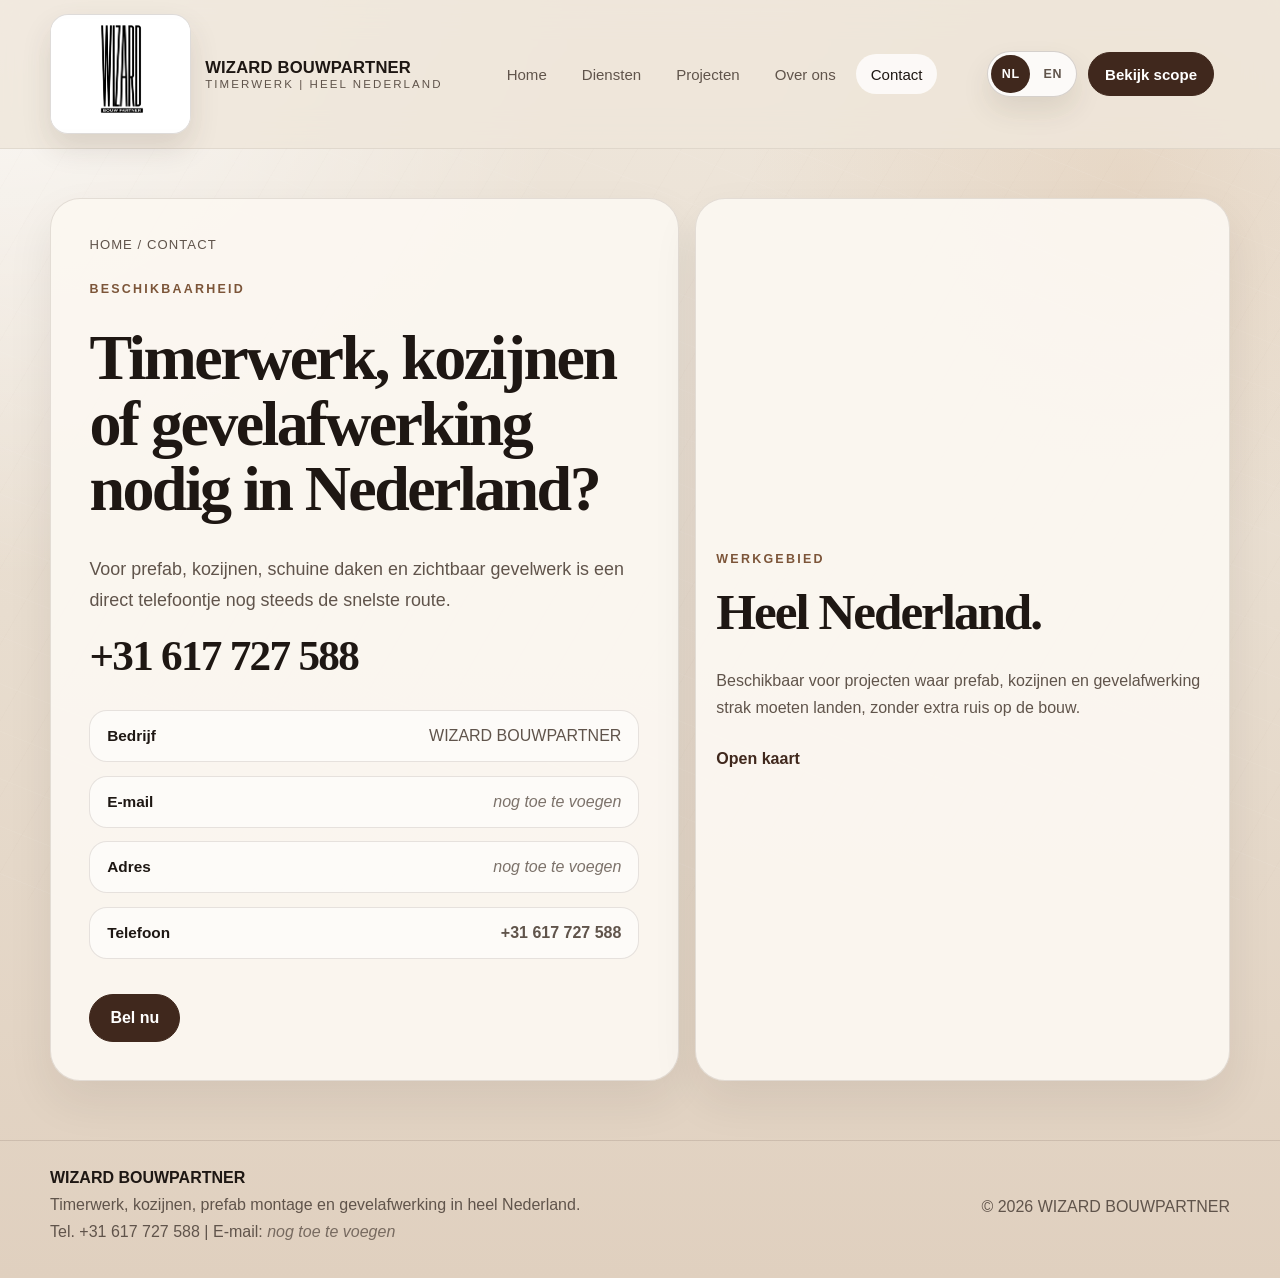
==== contact/index.html @ 5945ca7e "additional package" ====
<!doctype html>
<html lang="nl">
  <head>
    <meta charset="UTF-8" />
    <meta name="viewport" content="width=device-width, initial-scale=1.0, viewport-fit=cover" />
    <meta
      name="description"
      content="Contact en beschikbaarheid van WIZARD BOUWPARTNER voor timerwerk, kozijnen, prefab montage en gevelafwerking in heel Nederland."
    />
    <meta name="robots" content="index, follow" />
    <meta name="theme-color" content="#e9dfd1" />
    <title>Contact | WIZARD BOUWPARTNER</title>
    <link rel="canonical" href="./" />
    <link rel="alternate" hreflang="nl" href="./" />
    <link rel="alternate" hreflang="en" href="../en/contact/" />
    <link rel="alternate" hreflang="x-default" href="./" />
    <link rel="icon" type="image/png" href="../assets/images/brand/favicon.png" />
    <link rel="stylesheet" href="../assets/css/styles.css" />
  </head>
  <body class="page-contact">
    <div class="page-grain" aria-hidden="true"></div>

    <header class="site-header">
      <div class="wrap header-row">
        <a class="brand" href="../" aria-label="Ga naar homepage">
          <span class="brand-logo-shell">
            <img class="brand-logo" src="../assets/images/brand/logo.jpg" alt="Logo van WIZARD BOUWPARTNER" width="1536" height="1024" />
          </span>
          <span class="brand-copy">
            <strong>WIZARD BOUWPARTNER</strong>
            <small>timerwerk | heel Nederland</small>
          </span>
        </a>

        <nav class="site-nav" id="site-nav" aria-label="Hoofdnavigatie">
          <a href="../">Home</a>
          <a href="../diensten/">Diensten</a>
          <a href="../projecten/">Projecten</a>
          <a href="../over-ons/">Over ons</a>
          <a class="is-current" href="./">Contact</a>
        </nav>

        <div class="header-tools">
          <div class="language-switch" aria-label="Taalkeuze">
            <a class="language-option is-current" href="./" aria-current="page">NL</a>
            <a class="language-option" href="../en/contact/">EN</a>
          </div>

          <a class="button button-small header-cta" href="../diensten/">Bekijk scope</a>
        </div>

        <button class="nav-toggle" type="button" aria-expanded="false" aria-controls="site-nav" aria-label="Open menu">
          Menu
        </button>
      </div>
    </header>

    <main>
      <section class="section">
        <div class="wrap contact-layout-strong">
          <article class="contact-panel data-panel is-reveal">
            <p class="breadcrumbs">Home / Contact</p>
            <p class="eyebrow">Beschikbaarheid</p>
            <h1>Timerwerk, kozijnen of gevelafwerking nodig in Nederland?</h1>
            <p class="lead">
              Voor prefab, kozijnen, schuine daken en zichtbaar gevelwerk is een direct telefoontje nog steeds de snelste route.
            </p>
            <a class="phone-link-large" href="tel:+31617727588">+31 617 727 588</a>

            <div class="data-grid">
              <div class="data-row">
                <strong>Bedrijf</strong>
                <span>WIZARD BOUWPARTNER</span>
              </div>
              <div class="data-row">
                <strong>E-mail</strong>
                <span class="placeholder">nog toe te voegen</span>
              </div>
              <div class="data-row">
                <strong>Adres</strong>
                <span class="placeholder">nog toe te voegen</span>
              </div>
              <div class="data-row">
                <strong>Telefoon</strong>
                <span><a href="tel:+31617727588">+31 617 727 588</a></span>
              </div>
            </div>

            <div class="hero-actions">
              <a class="button" href="tel:+31617727588">Bel nu</a>
            </div>
          </article>

          <article class="map-card quote-card is-reveal">
            <iframe
              title="Kaart van Nederland"
              loading="lazy"
              referrerpolicy="no-referrer-when-downgrade"
              src="https://www.openstreetmap.org/export/embed.html?bbox=3.1%2C50.6%2C7.4%2C53.8&amp;layer=mapnik"
            ></iframe>
            <div class="map-card-copy">
              <span class="mini-label">Werkgebied</span>
              <h2>Heel Nederland.</h2>
              <p>Beschikbaar voor projecten waar prefab, kozijnen en gevelafwerking strak moeten landen, zonder extra ruis op de bouw.</p>
              <a class="map-link" href="https://www.openstreetmap.org/#map=7/52.2/5.3" target="_blank" rel="noreferrer">Open kaart</a>
            </div>
          </article>
        </div>
      </section>
    </main>

    <footer class="site-footer">
      <div class="wrap footer-row">
        <div>
          <strong>WIZARD BOUWPARTNER</strong>
          <p>Timerwerk, kozijnen, prefab montage en gevelafwerking in heel Nederland.</p>
          <p>Tel. <a href="tel:+31617727588">+31 617 727 588</a> | E-mail: <span class="placeholder">nog toe te voegen</span></p>
        </div>
        <p>&copy; <span data-year></span> WIZARD BOUWPARTNER</p>
      </div>
    </footer>

    <script src="../assets/js/script.js"></script>
  </body>
</html>
---- assets/css/styles.css ----
:root {
  --bg: #ece1d4;
  --bg-soft: #f4ede4;
  --bg-deep: #d9c2aa;
  --paper: rgba(251, 247, 241, 0.95);
  --paper-strong: #fffaf4;
  --wood: #7c5539;
  --wood-dark: #40281d;
  --wood-soft: #ab7b5a;
  --ink: #1e1713;
  --muted: #60544b;
  --line: rgba(58, 39, 27, 0.12);
  --line-strong: rgba(58, 39, 27, 0.2);
  --shadow-soft: 0 20px 46px rgba(44, 30, 20, 0.08);
  --shadow-photo: 0 26px 54px rgba(30, 20, 14, 0.14);
  --radius-xl: 30px;
  --radius-lg: 24px;
  --radius-md: 18px;
  --section-space: clamp(2.7rem, 4.6vw, 4.2rem);
  --section-space-first: clamp(2.2rem, 3.8vw, 3.4rem);
  --section-space-tight: clamp(1.6rem, 2.8vw, 2.4rem);
}

*,
*::before,
*::after {
  box-sizing: border-box;
}

html {
  max-width: 100%;
  overflow-x: hidden;
  scroll-behavior: smooth;
}

body {
  margin: 0;
  max-width: 100%;
  overflow-x: hidden;
  color: var(--ink);
  font-family: "Aptos", "Trebuchet MS", "Segoe UI", sans-serif;
  background:
    radial-gradient(circle at top left, rgba(255, 255, 255, 0.78), transparent 32%),
    radial-gradient(circle at 88% 14%, rgba(210, 173, 137, 0.24), transparent 24%),
    linear-gradient(180deg, #efe7dc 0%, #e8ddcf 48%, #e0d0bf 100%);
}

img {
  display: block;
  max-width: 100%;
}

img.media-lazy {
  opacity: 0;
  transform: scale(1.018);
  filter: blur(8px);
  transition:
    opacity 0.45s ease,
    transform 0.7s ease,
    filter 0.7s ease;
}

img.media-lazy.is-loaded {
  opacity: 1;
  transform: scale(1);
  filter: blur(0);
}

a {
  color: inherit;
  text-decoration: none;
}

button {
  font: inherit;
}

:focus-visible {
  outline: 3px solid rgba(124, 85, 57, 0.25);
  outline-offset: 3px;
}

.page-grain {
  position: fixed;
  inset: 0;
  z-index: -1;
  pointer-events: none;
  opacity: 0.3;
  background-image:
    repeating-linear-gradient(
      120deg,
      transparent 0 18px,
      rgba(124, 85, 57, 0.028) 18px 19px,
      transparent 19px 38px
    ),
    repeating-linear-gradient(
      22deg,
      transparent 0 24px,
      rgba(255, 255, 255, 0.18) 24px 25px,
      transparent 25px 44px
    );
}

.wrap {
  width: min(1180px, calc(100vw - 2rem));
  margin: 0 auto;
}

.section {
  padding: var(--section-space) 0;
}

main > .section:first-child {
  padding-top: var(--section-space-first);
}

main > .section + .section {
  padding-top: var(--section-space-tight);
}

@supports (content-visibility: auto) {
  main > .section:not(:first-child) {
    content-visibility: auto;
    contain-intrinsic-size: 1px 920px;
  }
}

.hero-band,
.human-grid,
.contact-layout-strong,
.service-media-grid {
  display: grid;
  gap: 1rem;
}

.hero-band,
.contact-layout-strong {
  grid-template-columns: minmax(0, 1.08fr) minmax(320px, 0.92fr);
}

.human-grid {
  grid-template-columns: repeat(2, 1fr);
}

.service-media-grid {
  grid-template-columns: repeat(3, 1fr);
}

.section-muted {
  background:
    linear-gradient(180deg, rgba(255, 251, 246, 0.5), rgba(234, 220, 203, 0.82));
  border-block: 1px solid var(--line);
}

.section-soft {
  position: relative;
}

.section-soft::before {
  content: "";
  position: absolute;
  inset: 1.2rem auto auto 50%;
  width: min(880px, 80vw);
  height: 220px;
  border-radius: 50%;
  background: rgba(255, 255, 255, 0.24);
  filter: blur(26px);
  transform: translateX(-50%);
  z-index: -1;
}

.site-header {
  position: sticky;
  top: 0;
  z-index: 40;
  border-bottom: 1px solid rgba(58, 39, 27, 0.08);
  background: rgba(239, 230, 218, 0.84);
  backdrop-filter: blur(16px);
}

.header-row {
  display: grid;
  grid-template-columns: auto 1fr auto auto;
  align-items: center;
  gap: 1rem;
  padding: 0.9rem 0;
}

.brand {
  display: inline-flex;
  align-items: center;
  gap: 0.9rem;
  min-width: 0;
}

.brand-logo-shell {
  display: grid;
  place-items: center;
  width: clamp(110px, 11vw, 152px);
  aspect-ratio: 1.18;
  padding: 0.22rem;
  overflow: hidden;
  border: 1px solid rgba(58, 39, 27, 0.16);
  border-radius: 18px;
  background: rgba(255, 255, 255, 0.98);
  box-shadow: 0 14px 30px rgba(52, 35, 23, 0.12);
}

.brand-logo {
  width: 100%;
  height: 100%;
  object-fit: cover;
  object-position: center;
  border-radius: 14px;
  transform: scaleX(1.12);
  transform-origin: center;
  filter: contrast(1.08);
}

.brand-copy {
  display: flex;
  flex-direction: column;
  min-width: 0;
}

.brand-copy strong {
  font-size: 1.04rem;
  letter-spacing: 0.01em;
}

.brand-copy small {
  color: var(--muted);
  font-size: 0.72rem;
  letter-spacing: 0.18em;
  text-transform: uppercase;
}

.site-nav {
  display: flex;
  justify-content: center;
  gap: 0.35rem;
  flex-wrap: wrap;
}

.site-nav a {
  padding: 0.72rem 0.92rem;
  border-radius: 999px;
  color: var(--muted);
  font-size: 0.94rem;
  transition:
    color 0.2s ease,
    background-color 0.2s ease;
}

.site-nav a:hover,
.site-nav a.is-current {
  color: var(--ink);
  background: rgba(255, 255, 255, 0.76);
}

.header-tools {
  display: inline-flex;
  align-items: center;
  gap: 0.7rem;
  justify-self: end;
}

.language-switch {
  display: inline-flex;
  align-items: center;
  gap: 0.18rem;
  padding: 0.22rem;
  border: 1px solid var(--line-strong);
  border-radius: 999px;
  background: rgba(255, 255, 255, 0.82);
  box-shadow: 0 14px 28px rgba(52, 35, 23, 0.1);
}

.language-option {
  display: inline-flex;
  align-items: center;
  justify-content: center;
  min-width: 2.45rem;
  min-height: 2.35rem;
  border-radius: 999px;
  color: var(--muted);
  font-size: 0.78rem;
  font-weight: 800;
  letter-spacing: 0.06em;
}

.language-option.is-current {
  color: #fff;
  background: var(--wood-dark);
}

.button {
  display: inline-flex;
  align-items: center;
  justify-content: center;
  min-height: 3rem;
  padding: 0.75rem 1.25rem;
  border: 1px solid var(--wood-dark);
  border-radius: 999px;
  background: var(--wood-dark);
  color: #fff;
  font-weight: 600;
  text-align: center;
  transition:
    transform 0.22s ease,
    background-color 0.22s ease,
    border-color 0.22s ease;
}

.button:hover {
  transform: translateY(-1px);
}

.button-secondary {
  background: rgba(255, 255, 255, 0.52);
  color: var(--ink);
  border-color: var(--line-strong);
}

.button-small {
  min-height: 2.7rem;
  padding-inline: 1rem;
  font-size: 0.94rem;
}

.nav-toggle {
  display: none;
  min-height: 2.8rem;
  padding: 0.6rem 0.95rem;
  border: 1px solid var(--line-strong);
  border-radius: 999px;
  color: var(--ink);
  background: rgba(255, 255, 255, 0.65);
}

.breadcrumbs,
.eyebrow,
.mini-label {
  text-transform: uppercase;
}

.breadcrumbs {
  margin: 0 0 1rem;
  color: var(--muted);
  font-size: 0.82rem;
  letter-spacing: 0.08em;
}

.eyebrow,
.mini-label {
  margin: 0 0 1rem;
  color: var(--wood);
  font-size: 0.78rem;
  font-weight: 800;
  letter-spacing: 0.18em;
}

.mini-label {
  display: block;
  margin-bottom: 0.45rem;
}

.hero-layout,
.split-layout,
.story-grid,
.timeline-grid,
.contact-layout {
  display: grid;
  grid-template-columns: minmax(0, 1.14fr) minmax(300px, 0.86fr);
  gap: clamp(1rem, 3vw, 2rem);
  align-items: start;
}

.hero-layout-home {
  align-items: stretch;
}

.hero-copy,
.section-heading,
.panel,
.project-meta,
.cta-panel,
.contact-panel,
.data-panel,
.service-card,
.stat-card,
.info-card,
.faq-card,
.project-card,
.accent-card,
.quote-card {
  position: relative;
  display: grid;
  min-width: 0;
  max-width: 100%;
  align-content: start;
  gap: 0.85rem;
}

.hero-copy h1,
.section-heading h2,
.panel h2,
.panel h3,
.stat-card h3,
.service-card h3,
.info-card h3,
.faq-card h3,
.contact-panel h1,
.cta-panel h2,
.quote-card h2 {
  margin: 0;
  max-width: 100%;
  font-family: "Iowan Old Style", "Palatino Linotype", Georgia, serif;
  font-weight: 700;
  line-height: 1.02;
  letter-spacing: -0.04em;
  overflow-wrap: anywhere;
}

.hero-copy h1,
.contact-panel h1 {
  font-size: clamp(2.7rem, 6vw, 5rem);
}

.section-heading h2,
.panel h2,
.cta-panel h2,
.quote-card h2 {
  font-size: clamp(2rem, 4.2vw, 3.2rem);
}

.lead,
.section-heading p,
.panel p,
.stat-card p,
.service-card p,
.info-card p,
.faq-card p,
.quote-card p,
.project-meta p,
.detail-list li,
.partner-list li,
.chip-list li,
.tag-list li,
.site-footer p {
  color: var(--muted);
  line-height: 1.72;
}

.lead {
  max-width: 40rem;
  margin: 1.2rem 0 0;
  font-size: clamp(1rem, 2vw, 1.12rem);
  overflow-wrap: anywhere;
}

.section-heading {
  max-width: 46rem;
  margin-bottom: 1.45rem;
}

.section-heading p {
  margin: 1rem 0 0;
}

.hero-actions,
.cta-actions {
  display: flex;
  flex-wrap: wrap;
  gap: 0.8rem;
  margin-top: 1.75rem;
  max-width: 100%;
}

.panel,
.project-meta,
.cta-panel,
.contact-panel,
.data-panel,
.service-card,
.stat-card,
.info-card,
.faq-card,
.project-card,
.accent-card,
.quote-card {
  border: 1px solid var(--line);
  border-radius: var(--radius-xl);
  background: var(--paper);
  box-shadow: var(--shadow-soft);
}

.panel,
.project-meta,
.cta-panel,
.contact-panel,
.data-panel,
.service-card,
.stat-card,
.info-card,
.faq-card,
.accent-card,
.quote-card {
  padding: clamp(1.4rem, 3vw, 2rem);
}

.panel-accent,
.accent-card {
  background:
    linear-gradient(180deg, rgba(64, 40, 29, 0.98), rgba(83, 54, 39, 0.96));
  color: #fff;
}

.panel-accent p,
.panel-accent li,
.panel-accent .mini-label,
.accent-card p,
.accent-card li,
.accent-card .mini-label {
  color: rgba(255, 249, 243, 0.82);
}

.panel-accent .eyebrow,
.accent-card .eyebrow {
  color: rgba(255, 222, 194, 0.78);
}

.hero-side-stack,
.image-stack {
  display: grid;
  gap: 1rem;
  align-content: start;
  justify-items: end;
}

.hero-media,
.photo-frame {
  display: grid;
  overflow: hidden;
  width: min(100%, 460px);
  border-radius: var(--radius-xl);
  background: #fff;
  box-shadow: var(--shadow-photo);
}

.hero-media img,
.photo-frame img,
.project-card img {
  width: 100%;
  height: 100%;
  object-fit: cover;
}

.hero-media img {
  aspect-ratio: 0.92;
}

.photo-frame img {
  aspect-ratio: 1.22;
}

.page-services .photo-frame img {
  aspect-ratio: 1.5;
}

.page-home .image-stack .photo-frame img,
.page-about .photo-frame img {
  aspect-ratio: 1.14;
}

.hero-media figcaption,
.photo-frame figcaption {
  padding: 1rem 1.1rem 1.15rem;
  background: rgba(255, 250, 245, 0.98);
}

.metrics-row {
  display: grid;
  grid-template-columns: repeat(3, 1fr);
  gap: 0.85rem;
  margin-top: 1.8rem;
  align-items: stretch;
}

.metric {
  display: grid;
  align-content: center;
  gap: 0.25rem;
  height: 100%;
  padding: 1rem;
  border: 1px solid var(--line);
  border-radius: 20px;
  background: rgba(255, 255, 255, 0.54);
}

.metric strong {
  display: block;
  margin-bottom: 0.28rem;
  font-size: 1.1rem;
}

.metric span {
  color: var(--muted);
  font-size: 0.92rem;
  line-height: 1.55;
  overflow-wrap: anywhere;
}

.chip-list,
.tag-list,
.detail-list,
.partner-list {
  margin: 1.3rem 0 0;
  padding: 0;
  list-style: none;
}

.chip-list,
.tag-list {
  display: flex;
  flex-wrap: wrap;
  gap: 0.7rem;
}

.callout-list {
  display: grid;
  gap: 0.8rem;
  margin: 1rem 0 0;
  padding: 0;
  list-style: none;
}

.callout-list li {
  padding: 0.95rem 1rem;
  border: 1px solid var(--line);
  border-radius: 18px;
  background: rgba(255, 255, 255, 0.56);
}

.callout-list strong {
  display: block;
  margin-bottom: 0.2rem;
}

.chip-list li,
.tag-list li {
  padding: 0.72rem 1rem;
  border: 1px solid var(--line);
  border-radius: 999px;
  background: rgba(255, 255, 255, 0.56);
  font-size: 0.92rem;
}

.detail-list li,
.partner-list li {
  position: relative;
  padding-left: 1rem;
  margin-top: 0.72rem;
}

.detail-list li::before,
.partner-list li::before {
  content: "";
  position: absolute;
  left: 0;
  top: 0.72rem;
  width: 0.38rem;
  height: 0.38rem;
  border-radius: 50%;
  background: var(--wood);
}

.stats-grid,
.service-grid,
.project-points,
.faq-grid,
.partner-grid,
.info-grid {
  display: grid;
  gap: 1rem;
}

.stats-grid,
.project-points,
.partner-grid,
.info-grid {
  grid-template-columns: repeat(3, 1fr);
}

.service-grid {
  grid-template-columns: repeat(2, 1fr);
}

.faq-grid {
  grid-template-columns: repeat(3, 1fr);
}

.service-card,
.stat-card,
.info-card,
.faq-card {
  min-height: 100%;
}

.service-card h3,
.stat-card h3,
.info-card h3,
.faq-card h3 {
  font-size: 1.34rem;
  margin-bottom: 0.7rem;
}

.service-index {
  display: inline-flex;
  align-items: center;
  justify-content: center;
  width: 2.7rem;
  aspect-ratio: 1;
  margin-bottom: 1rem;
  border-radius: 16px;
  color: var(--wood-dark);
  font-size: 0.82rem;
  font-weight: 700;
  letter-spacing: 0.08em;
  background: rgba(124, 85, 57, 0.12);
}

.gallery-grid {
  display: grid;
  grid-template-columns: repeat(12, 1fr);
  gap: 1rem;
  align-items: start;
}

.project-card {
  display: grid;
  align-content: start;
  overflow: hidden;
  margin: 0;
  padding: 0;
}

.project-card img {
  aspect-ratio: 1.06;
}

.project-card figcaption {
  display: grid;
  align-content: start;
  gap: 0.35rem;
  padding: 0.95rem 1rem 1.05rem;
  background: rgba(255, 250, 245, 0.98);
  min-height: 5.8rem;
}

.project-card strong {
  display: block;
  font-size: 1rem;
  min-height: 2.35em;
}

.project-card span,
.hero-media span,
.photo-frame span {
  display: block;
  margin-top: 0.25rem;
  color: var(--muted);
  font-size: 0.92rem;
}

.project-card-primary {
  grid-column: span 5;
}

.project-card-primary img {
  aspect-ratio: 0.9;
}

.project-card-tall {
  grid-column: span 3;
}

.project-card-wide {
  grid-column: span 4;
}

.project-card-wide img {
  aspect-ratio: 1.72;
}

.project-card-compact {
  grid-column: span 4;
}

.project-card-wide-half {
  grid-column: span 6;
}

.page-projects .gallery-grid {
  align-items: start;
}

.page-projects .project-card-primary img,
.page-projects .project-card-wide img {
  aspect-ratio: 1.28;
}

.page-projects .project-card-primary {
  grid-column: span 6;
}

.page-projects .project-card-primary img {
  aspect-ratio: 1.24;
}

.page-projects .project-card-tall img {
  aspect-ratio: 0.9;
}

.page-projects .project-card-compact img {
  aspect-ratio: 1.24;
}

.page-projects .project-card-wide-half img {
  aspect-ratio: 1.42;
}

.project-meta-grid {
  display: grid;
  grid-template-columns: repeat(3, minmax(0, 1fr));
  gap: 0.85rem;
  margin-top: 1.4rem;
}

.project-meta-grid div {
  display: grid;
  align-content: start;
  min-height: 100%;
  padding: 0.9rem 0.95rem;
  border-radius: 18px;
  background: rgba(255, 255, 255, 0.52);
  border: 1px solid rgba(58, 39, 27, 0.08);
}

.project-meta-grid p {
  margin: 0;
  line-height: 1.5;
  overflow-wrap: anywhere;
}

.quote-card {
  display: grid;
  gap: 0.8rem;
}

.quote-card blockquote {
  margin: 0;
  font-family: "Iowan Old Style", "Palatino Linotype", Georgia, serif;
  font-size: clamp(1.5rem, 2.8vw, 2.2rem);
  line-height: 1.12;
  letter-spacing: -0.03em;
}

.story-grid,
.timeline-grid {
  grid-template-columns: repeat(2, 1fr);
}

.data-panel {
  max-width: 860px;
  margin: 0 auto;
}

.page-contact .data-panel {
  max-width: 780px;
}

.contact-panel {
  padding: clamp(1.7rem, 3vw, 2.4rem);
}

.page-contact .lead {
  max-width: 43rem;
}

.page-contact .hero-actions {
  margin-top: 1.5rem;
}

.data-grid {
  display: grid;
  gap: 0.85rem;
  margin-top: 1.45rem;
}

.data-row {
  display: flex;
  align-items: center;
  justify-content: space-between;
  gap: 1rem;
  padding: 1rem 1.05rem;
  border: 1px solid var(--line);
  border-radius: 18px;
  background: rgba(255, 255, 255, 0.58);
}

.data-row strong {
  font-size: 0.96rem;
}

.data-row span {
  color: var(--muted);
  text-align: right;
}

.placeholder {
  font-style: italic;
  opacity: 0.82;
}

.data-row a {
  color: inherit;
  font-weight: 700;
}

.phone-link-large {
  display: inline-flex;
  align-items: center;
  font-family: "Iowan Old Style", "Palatino Linotype", Georgia, serif;
  font-size: clamp(1.8rem, 3.6vw, 2.7rem);
  font-weight: 700;
  letter-spacing: -0.04em;
}

.map-card {
  overflow: hidden;
  padding: 0;
}

.map-card iframe {
  display: block;
  width: 100%;
  min-height: 320px;
  border: 0;
}

.map-card-copy {
  display: grid;
  gap: 0.8rem;
  padding: 1.25rem 1.3rem 1.45rem;
}

.map-link {
  color: var(--wood-dark);
  font-weight: 700;
}

.service-media-card {
  overflow: hidden;
  margin: 0;
  display: grid;
  grid-template-rows: auto 1fr;
  border: 1px solid var(--line);
  border-radius: var(--radius-xl);
  background: var(--paper);
  box-shadow: var(--shadow-soft);
}

.service-media-card img {
  width: 100%;
  height: clamp(220px, 23vw, 310px);
  object-fit: cover;
  object-position: center;
}

.service-media-card figcaption {
  display: grid;
  gap: 0.35rem;
  padding: 0.9rem 0.95rem 1rem;
  align-content: start;
  min-height: 6rem;
}

.service-media-card strong {
  font-size: 1rem;
}

.service-media-card span {
  color: var(--muted);
  line-height: 1.62;
}

.page-home .hero-band {
  margin-top: 1.15rem;
}

.page-home .hero-band .metrics-row {
  margin-top: 0;
}

.page-home .hero-layout-home {
  gap: clamp(1.2rem, 3vw, 2.2rem);
}

.page-home .hero-side-stack,
.page-services .image-stack,
.page-about .image-stack {
  align-self: start;
}

.page-home .service-media-card img {
  height: clamp(210px, 20vw, 280px);
}

.page-home .service-media-grid,
.page-services .service-media-grid {
  gap: 0.85rem;
}

.page-home .split-layout + .service-media-grid,
.page-projects .split-layout + .gallery-grid {
  margin-top: 1.25rem;
}

.page-home .accent-card {
  align-content: center;
  min-height: 100%;
}

.page-services .split-layout,
.page-contact .contact-layout-strong {
  align-items: stretch;
}

.page-services .service-grid,
.page-about .partner-grid {
  margin-top: 0.4rem;
}

.page-services .photo-frame img {
  aspect-ratio: 1.18;
}

.page-services .service-card,
.page-about .info-card {
  padding: 1.35rem;
}

.page-about .partner-grid .info-card {
  min-height: 158px;
}

.page-about .partner-grid .info-card h3 {
  min-height: 2.45em;
}

.page-about .info-card p {
  max-width: none;
  line-height: 1.55;
}

.page-about .human-grid .panel {
  min-height: 100%;
}

.page-contact .contact-panel {
  min-height: 100%;
}

.page-contact .contact-panel h1 {
  font-size: clamp(2.5rem, 5vw, 4.5rem);
}

.page-contact .data-grid {
  margin-top: 1rem;
}

.page-contact .hero-actions {
  margin-top: 1.35rem;
}

.page-contact .tag-list {
  margin-top: 1rem;
}

.page-contact .phone-link-large {
  margin-top: 0.15rem;
}

.cta-panel {
  display: grid;
  gap: 1rem;
}

.site-footer {
  padding: 1.7rem 0 2rem;
  border-top: 1px solid var(--line);
}

.footer-row {
  display: flex;
  align-items: center;
  justify-content: space-between;
  gap: 1rem;
}

.footer-row strong {
  display: block;
  margin-bottom: 0.25rem;
}

.footer-row p {
  margin: 0;
}

.is-reveal {
  opacity: 0;
  transform: translateY(24px);
  transition:
    opacity 0.65s ease,
    transform 0.65s ease;
}

.is-reveal.is-visible {
  opacity: 1;
  transform: translateY(0);
}

@supports not (backdrop-filter: blur(16px)) {
  .site-header {
    background: rgba(239, 230, 218, 0.95);
  }
}

@media (max-width: 1120px) {
  .hero-layout,
  .split-layout,
  .story-grid,
  .timeline-grid,
  .contact-layout,
  .hero-band,
  .human-grid,
  .contact-layout-strong {
    grid-template-columns: 1fr;
  }

  .hero-copy h1,
  .contact-panel h1 {
    font-size: clamp(2.5rem, 6vw, 4.5rem);
  }

  .stats-grid,
  .project-points,
  .faq-grid,
  .partner-grid,
  .info-grid,
  .project-meta-grid,
  .service-media-grid {
    grid-template-columns: repeat(2, 1fr);
  }

  .gallery-grid {
    grid-template-columns: repeat(2, 1fr);
  }

  .project-card-primary,
  .project-card-tall,
  .project-card-wide,
  .project-card-compact,
  .project-card-wide-half {
    grid-column: span 1;
  }

  .project-card-wide img {
    aspect-ratio: 1.15;
  }

  .page-projects .project-card-primary img,
  .page-projects .project-card-wide img {
    aspect-ratio: 1.08;
  }

  .page-contact .map-card iframe {
    min-height: 280px;
  }

  .hero-side-stack,
  .image-stack {
    justify-items: stretch;
  }

  .hero-media,
  .photo-frame {
    width: 100%;
  }
}

@media (max-width: 980px) {
  .header-row {
    grid-template-columns: minmax(0, 1fr) auto auto;
    position: relative;
  }

  .nav-toggle {
    display: inline-flex;
    align-items: center;
    justify-content: center;
  }

  .header-cta {
    display: none;
  }

  .site-nav {
    position: absolute;
    top: calc(100% + 0.7rem);
    left: 0;
    right: 0;
    display: none;
    flex-direction: column;
    gap: 0.35rem;
    padding: 0.8rem;
    border: 1px solid var(--line);
    border-radius: 24px;
    background: rgba(250, 246, 240, 0.98);
    box-shadow: 0 18px 36px rgba(40, 28, 20, 0.12);
  }

  .site-header.is-open .site-nav {
    display: flex;
  }

  .site-nav a {
    width: 100%;
    text-align: center;
  }
}

@media (max-width: 760px) {
  .stats-grid,
  .service-grid,
  .project-points,
  .faq-grid,
  .partner-grid,
  .info-grid,
  .project-meta-grid,
  .metrics-row,
  .service-media-grid,
  .gallery-grid {
    grid-template-columns: 1fr;
  }

  .service-media-card img,
  .page-home .service-media-card img {
    height: 230px;
  }
}

@media (max-width: 640px) {
  .wrap {
    width: 100%;
    padding-inline: 0.75rem;
  }

  .section {
    padding: 2.25rem 0;
  }

  main > .section:first-child {
    padding-top: 1.9rem;
  }

  main > .section + .section {
    padding-top: 1.35rem;
  }

  .header-row {
    display: flex;
    flex-wrap: wrap;
    align-items: center;
    gap: 0.7rem;
    padding: 0.7rem 0;
  }

  .brand {
    flex: 1 1 0;
    gap: 0.55rem;
    overflow: hidden;
  }

  .brand-logo-shell {
    width: 114px;
    padding: 0.2rem;
  }

  .brand-copy strong {
    font-size: 0.86rem;
  }

  .brand-copy small {
    display: none;
  }

  .header-tools {
    order: 3;
    width: 100%;
    justify-content: flex-start;
  }

  .language-switch {
    gap: 0.12rem;
    padding: 0.18rem;
  }

  .language-option {
    min-width: 2.15rem;
    min-height: 2.1rem;
    font-size: 0.72rem;
  }

  .nav-toggle {
    margin-left: auto;
  }

  .hero-copy h1,
  .contact-panel h1 {
    font-size: clamp(1.85rem, 8.9vw, 2.55rem);
    line-height: 1.04;
  }

  .section-heading h2,
  .panel h2,
  .cta-panel h2,
  .quote-card h2 {
    font-size: clamp(1.7rem, 8vw, 2.2rem);
  }

  .lead {
    margin-top: 1rem;
    font-size: 0.98rem;
    line-height: 1.66;
  }

  .hero-actions,
  .cta-actions {
    width: 100%;
  }

  .hero-actions .button,
  .cta-actions .button {
    flex: 1 1 100%;
  }

  .hero-media img {
    aspect-ratio: 1.18;
    object-position: center 36%;
  }

  .photo-frame img {
    aspect-ratio: 1.04;
  }

  .page-services .photo-frame img {
    aspect-ratio: 1.04;
  }

  .data-row {
    flex-direction: column;
    align-items: flex-start;
  }

  .data-row span {
    text-align: left;
  }

  .footer-row {
    flex-direction: column;
    align-items: flex-start;
  }

  .project-card figcaption {
    min-height: auto;
  }

  .project-card strong {
    min-height: 0;
  }

  .project-card figcaption,
  .hero-media figcaption,
  .photo-frame figcaption,
  .panel,
  .project-meta,
  .cta-panel,
  .contact-panel,
  .data-panel,
  .service-card,
  .stat-card,
  .info-card,
  .faq-card,
  .accent-card,
  .quote-card {
    padding-inline: 0.95rem;
  }
}

@media (max-width: 420px) {
  .brand-logo-shell {
    width: 104px;
  }

  .brand-copy strong {
    font-size: 0.8rem;
  }

  .lead,
  .section-heading p,
  .panel p,
  .stat-card p,
  .service-card p,
  .faq-card p,
  .info-card p,
  .detail-list li,
  .chip-list li,
  .tag-list li,
  .site-footer p {
    font-size: 0.95rem;
  }
}

@media (prefers-reduced-motion: reduce) {
  html {
    scroll-behavior: auto;
  }

  img.media-lazy {
    opacity: 1;
    transform: none;
    filter: none;
    transition: none;
  }

  *,
  *::before,
  *::after {
    animation-duration: 0.01ms !important;
    animation-iteration-count: 1 !important;
    transition-duration: 0.01ms !important;
  }

  .is-reveal {
    opacity: 1;
    transform: none;
  }
}
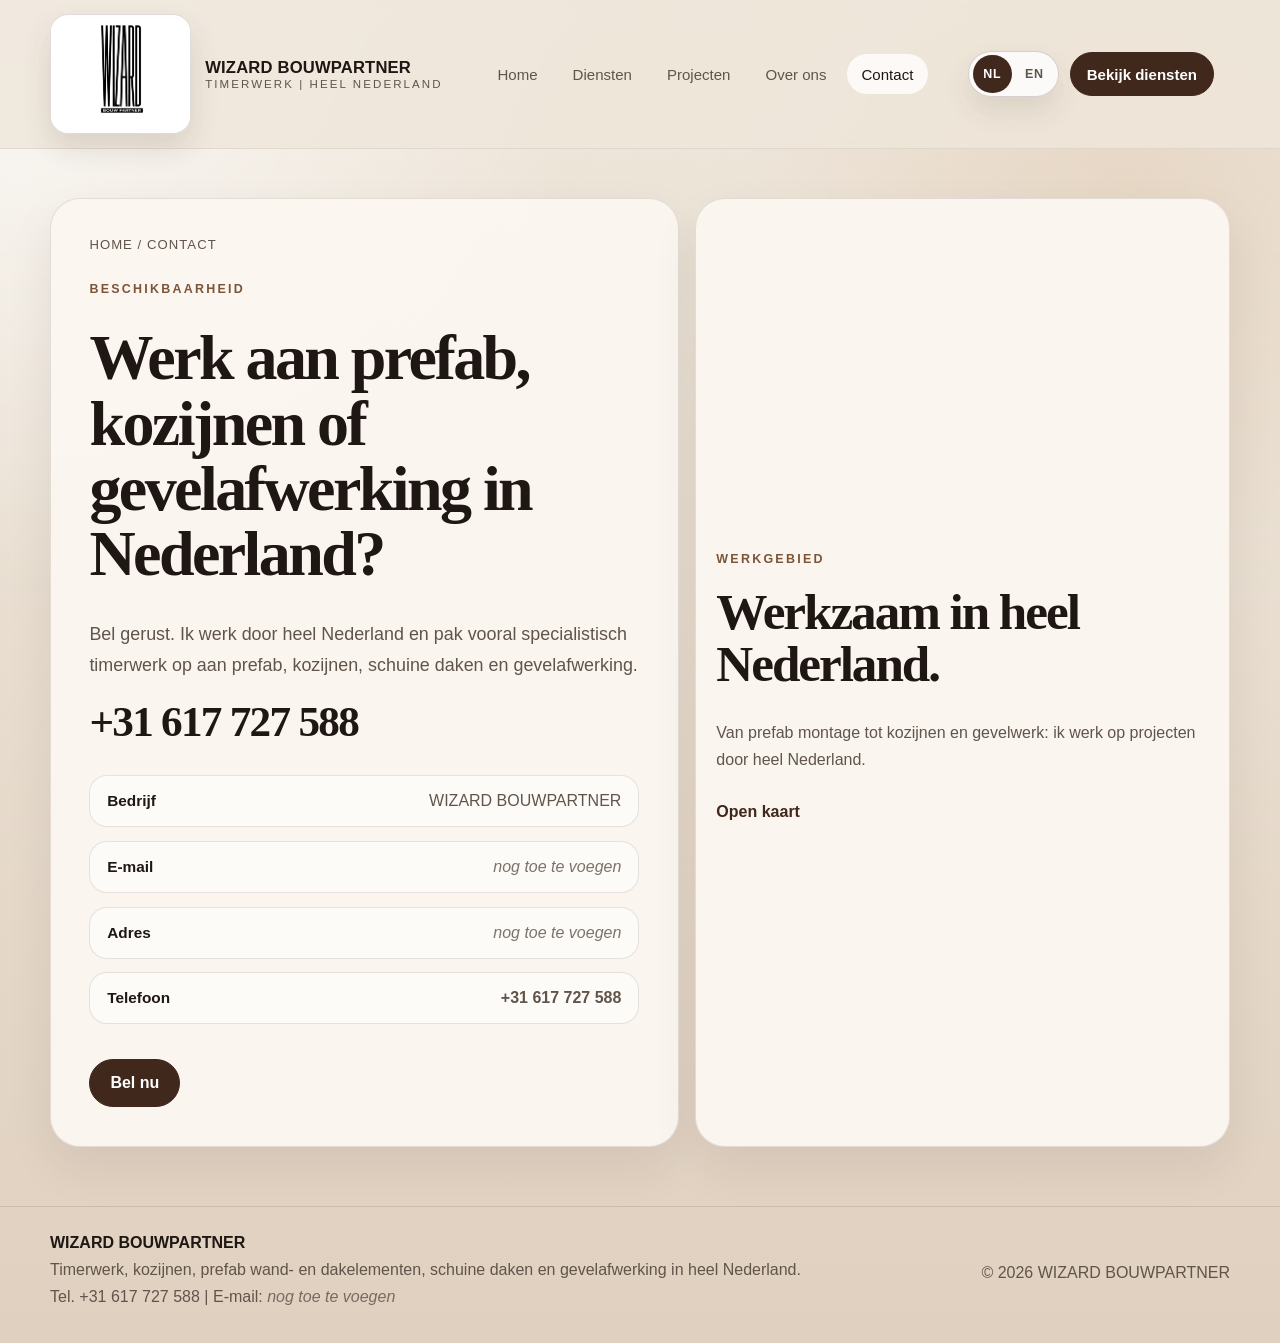
==== commit 90ad60b4: "FinalUpdated" ====
--- a/contact/index.html
+++ b/contact/index.html
@@ -5,7 +5,7 @@
     <meta name="viewport" content="width=device-width, initial-scale=1.0, viewport-fit=cover" />
     <meta
       name="description"
-      content="Contact en beschikbaarheid van WIZARD BOUWPARTNER voor timerwerk, kozijnen, prefab montage en gevelafwerking in heel Nederland."
+      content="Contact met WIZARD BOUWPARTNER voor specialistisch timerwerk, kozijnen, prefab montage, schuine daken en gevelafwerking in heel Nederland."
     />
     <meta name="robots" content="index, follow" />
     <meta name="theme-color" content="#e9dfd1" />
@@ -46,7 +46,7 @@
             <a class="language-option" href="../en/contact/">EN</a>
           </div>
 
-          <a class="button button-small header-cta" href="../diensten/">Bekijk scope</a>
+          <a class="button button-small header-cta" href="../diensten/">Bekijk diensten</a>
         </div>
 
         <button class="nav-toggle" type="button" aria-expanded="false" aria-controls="site-nav" aria-label="Open menu">
@@ -61,9 +61,9 @@
           <article class="contact-panel data-panel is-reveal">
             <p class="breadcrumbs">Home / Contact</p>
             <p class="eyebrow">Beschikbaarheid</p>
-            <h1>Timerwerk, kozijnen of gevelafwerking nodig in Nederland?</h1>
+            <h1>Werk aan prefab, kozijnen of gevelafwerking in Nederland?</h1>
             <p class="lead">
-              Voor prefab, kozijnen, schuine daken en zichtbaar gevelwerk is een direct telefoontje nog steeds de snelste route.
+              Bel gerust. Ik werk door heel Nederland en pak vooral specialistisch timerwerk op aan prefab, kozijnen, schuine daken en gevelafwerking.
             </p>
             <a class="phone-link-large" href="tel:+31617727588">+31 617 727 588</a>
 
@@ -100,8 +100,8 @@
             ></iframe>
             <div class="map-card-copy">
               <span class="mini-label">Werkgebied</span>
-              <h2>Heel Nederland.</h2>
-              <p>Beschikbaar voor projecten waar prefab, kozijnen en gevelafwerking strak moeten landen, zonder extra ruis op de bouw.</p>
+              <h2>Werkzaam in heel Nederland.</h2>
+              <p>Van prefab montage tot kozijnen en gevelwerk: ik werk op projecten door heel Nederland.</p>
               <a class="map-link" href="https://www.openstreetmap.org/#map=7/52.2/5.3" target="_blank" rel="noreferrer">Open kaart</a>
             </div>
           </article>
@@ -113,7 +113,7 @@
       <div class="wrap footer-row">
         <div>
           <strong>WIZARD BOUWPARTNER</strong>
-          <p>Timerwerk, kozijnen, prefab montage en gevelafwerking in heel Nederland.</p>
+          <p>Timerwerk, kozijnen, prefab wand- en dakelementen, schuine daken en gevelafwerking in heel Nederland.</p>
           <p>Tel. <a href="tel:+31617727588">+31 617 727 588</a> | E-mail: <span class="placeholder">nog toe te voegen</span></p>
         </div>
         <p>&copy; <span data-year></span> WIZARD BOUWPARTNER</p>
--- a/assets/css/styles.css
+++ b/assets/css/styles.css
@@ -400,6 +400,7 @@
   max-width: 100%;
   align-content: start;
   gap: 0.85rem;
+  isolation: isolate;
 }
 
 .hero-copy h1,
@@ -533,6 +534,7 @@
 .hero-side-stack,
 .image-stack {
   display: grid;
+  min-width: 0;
   gap: 1rem;
   align-content: start;
   justify-items: end;
@@ -541,8 +543,10 @@
 .hero-media,
 .photo-frame {
   display: grid;
+  margin: 0;
   overflow: hidden;
   width: min(100%, 460px);
+  max-width: 100%;
   border-radius: var(--radius-xl);
   background: #fff;
   box-shadow: var(--shadow-photo);
@@ -683,6 +687,33 @@
 .info-grid {
   display: grid;
   gap: 1rem;
+}
+
+.company-list {
+  display: grid;
+  grid-template-columns: repeat(3, minmax(0, 1fr));
+  gap: 0.85rem;
+  margin: 0.4rem 0 0;
+  padding: 0;
+  list-style: none;
+}
+
+.company-list li {
+  display: flex;
+  align-items: center;
+  min-height: 5.25rem;
+  padding: 1.15rem 1.25rem;
+  border: 1px solid var(--line);
+  border-radius: 24px;
+  position: relative;
+  overflow: hidden;
+  background: var(--paper);
+  box-shadow: var(--shadow-soft);
+  font-family: "Iowan Old Style", "Palatino Linotype", Georgia, serif;
+  font-size: clamp(1.18rem, 2.1vw, 1.6rem);
+  font-weight: 700;
+  line-height: 1.08;
+  letter-spacing: -0.03em;
 }
 
 .stats-grid,
@@ -737,6 +768,69 @@
   align-items: start;
 }
 
+.project-gallery-shell {
+  display: grid;
+  gap: 1rem;
+}
+
+.carousel-toolbar {
+  display: none;
+  align-items: center;
+  justify-content: space-between;
+  gap: 0.9rem;
+}
+
+.carousel-nav,
+.carousel-dots {
+  display: inline-flex;
+  align-items: center;
+  gap: 0.45rem;
+}
+
+.carousel-button,
+.carousel-dot {
+  border: 1px solid var(--line-strong);
+  background: rgba(255, 255, 255, 0.76);
+}
+
+.carousel-button {
+  min-height: 2.6rem;
+  padding: 0.55rem 0.95rem;
+  border-radius: 999px;
+  color: var(--ink);
+  font-weight: 700;
+  transition:
+    transform 0.2s ease,
+    background-color 0.2s ease,
+    opacity 0.2s ease;
+}
+
+.carousel-button:hover:not(:disabled) {
+  transform: translateY(-1px);
+}
+
+.carousel-button:disabled {
+  opacity: 0.48;
+}
+
+.carousel-dot {
+  width: 0.72rem;
+  height: 0.72rem;
+  padding: 0;
+  border-radius: 999px;
+  opacity: 0.55;
+  transition:
+    transform 0.2s ease,
+    opacity 0.2s ease,
+    background-color 0.2s ease;
+}
+
+.carousel-dot.is-active {
+  opacity: 1;
+  transform: scale(1.08);
+  background: var(--wood-dark);
+}
+
 .project-card {
   display: grid;
   align-content: start;
@@ -802,32 +896,37 @@
 }
 
 .page-projects .gallery-grid {
-  align-items: start;
-}
-
-.page-projects .project-card-primary img,
-.page-projects .project-card-wide img {
-  aspect-ratio: 1.28;
+  align-items: stretch;
+}
+
+.page-projects .project-card {
+  height: 100%;
+  grid-template-rows: auto 1fr;
 }
 
 .page-projects .project-card-primary {
   grid-column: span 6;
 }
 
-.page-projects .project-card-primary img {
-  aspect-ratio: 1.24;
-}
-
+.page-projects .project-card-primary img,
 .page-projects .project-card-tall img {
-  aspect-ratio: 0.9;
-}
-
+  height: clamp(300px, 32vw, 470px);
+  aspect-ratio: auto;
+}
+
+.page-projects .project-card-wide img,
 .page-projects .project-card-compact img {
-  aspect-ratio: 1.24;
+  height: clamp(220px, 21vw, 310px);
+  aspect-ratio: auto;
 }
 
 .page-projects .project-card-wide-half img {
-  aspect-ratio: 1.42;
+  height: clamp(230px, 23vw, 330px);
+  aspect-ratio: auto;
+}
+
+.page-projects .project-card figcaption {
+  min-height: 8.4rem;
 }
 
 .project-meta-grid {
@@ -869,6 +968,14 @@
 .story-grid,
 .timeline-grid {
   grid-template-columns: repeat(2, 1fr);
+}
+
+.timeline-grid {
+  align-items: stretch;
+}
+
+.timeline-grid .panel {
+  min-height: 100%;
 }
 
 .data-panel {
@@ -963,6 +1070,7 @@
 .service-media-card {
   overflow: hidden;
   margin: 0;
+  position: relative;
   display: grid;
   grid-template-rows: auto 1fr;
   border: 1px solid var(--line);
@@ -1042,6 +1150,10 @@
   margin-top: 0.4rem;
 }
 
+.page-about .company-list {
+  margin-top: 0.4rem;
+}
+
 .page-services .photo-frame img {
   aspect-ratio: 1.18;
 }
@@ -1101,6 +1213,7 @@
   padding: 1.7rem 0 2rem;
   border-top: 1px solid var(--line);
 }
+
 
 .footer-row {
   display: flex;
@@ -1158,6 +1271,7 @@
   .project-points,
   .faq-grid,
   .partner-grid,
+  .company-list,
   .info-grid,
   .project-meta-grid,
   .service-media-grid {
@@ -1247,6 +1361,7 @@
   .project-points,
   .faq-grid,
   .partner-grid,
+  .company-list,
   .info-grid,
   .project-meta-grid,
   .metrics-row,
@@ -1258,6 +1373,51 @@
   .service-media-card img,
   .page-home .service-media-card img {
     height: 230px;
+  }
+
+  .page-projects .carousel-toolbar {
+    display: flex;
+  }
+
+  .page-projects .gallery-grid[data-carousel] {
+    display: flex;
+    gap: 0.85rem;
+    overflow-x: auto;
+    overflow-y: hidden;
+    scroll-snap-type: x mandatory;
+    scroll-padding-inline: 0.75rem;
+    padding: 0.1rem 0.1rem 0.45rem;
+    -webkit-overflow-scrolling: touch;
+    scrollbar-width: none;
+  }
+
+  .page-projects .gallery-grid[data-carousel]::-webkit-scrollbar {
+    display: none;
+  }
+
+  .page-projects .gallery-grid[data-carousel] .project-card {
+    flex: 0 0 min(84vw, 320px);
+    width: min(84vw, 320px);
+    scroll-snap-align: start;
+  }
+
+  .page-projects .gallery-grid[data-carousel] .project-card-primary {
+    flex-basis: min(88vw, 338px);
+    width: min(88vw, 338px);
+  }
+
+  .page-projects .gallery-grid[data-carousel] .project-card img,
+  .page-projects .gallery-grid[data-carousel] .project-card-primary img,
+  .page-projects .gallery-grid[data-carousel] .project-card-wide img,
+  .page-projects .gallery-grid[data-carousel] .project-card-compact img,
+  .page-projects .gallery-grid[data-carousel] .project-card-wide-half img {
+    height: auto;
+    aspect-ratio: 1.12;
+  }
+
+  .page-projects .gallery-grid[data-carousel] .project-card-tall img {
+    height: auto;
+    aspect-ratio: 0.86;
   }
 }
 
